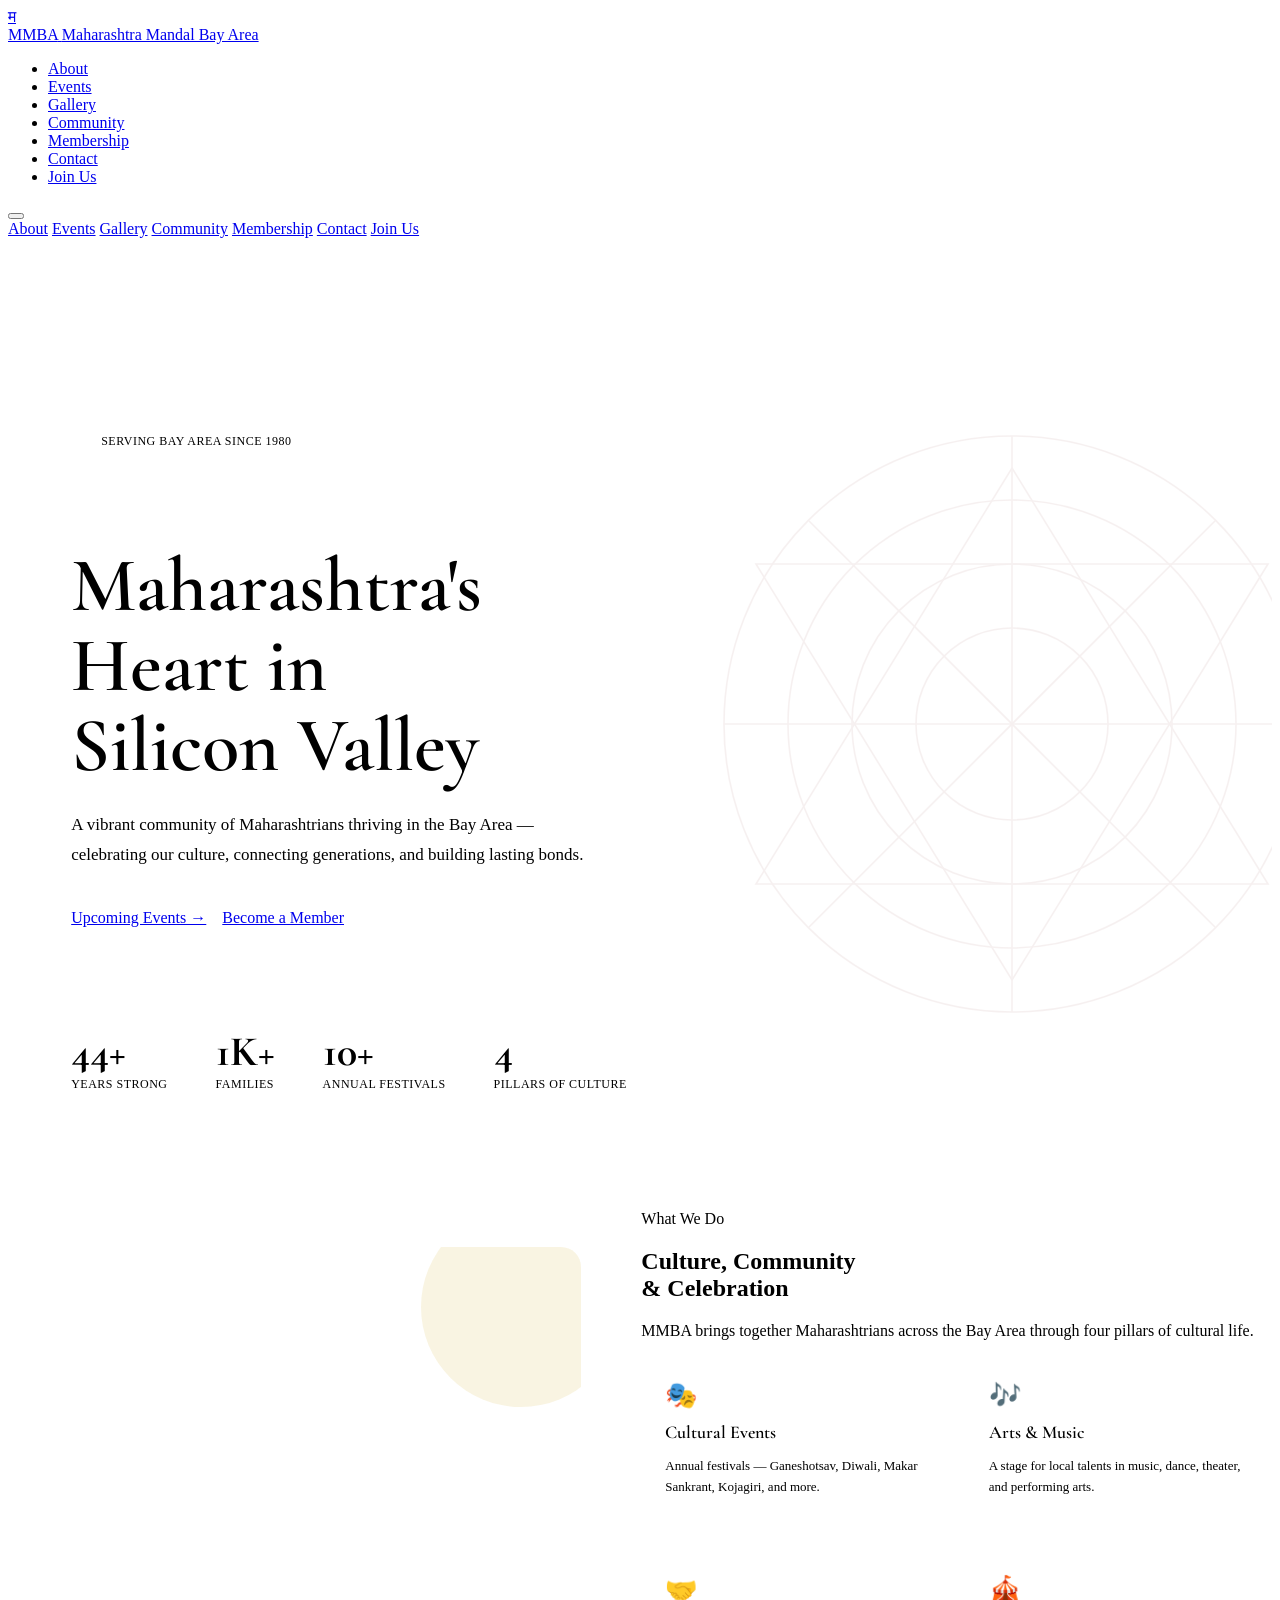
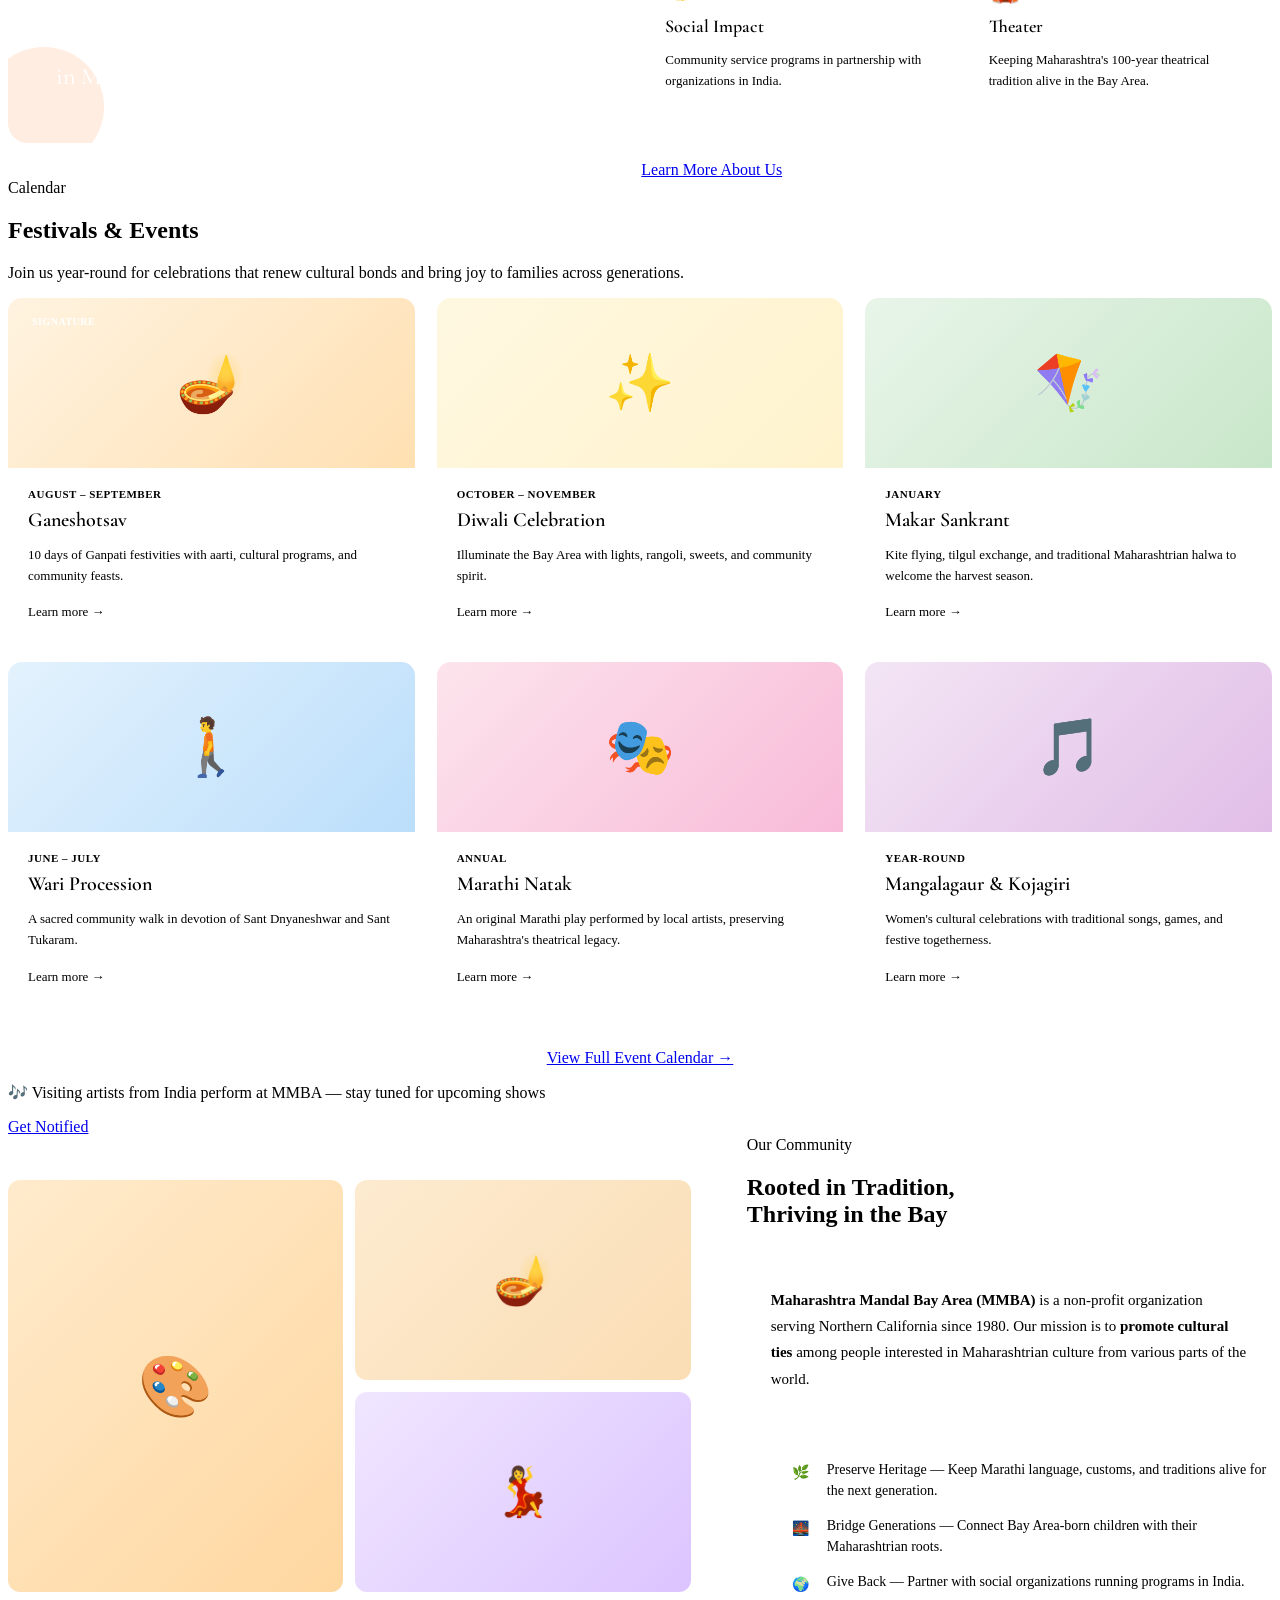
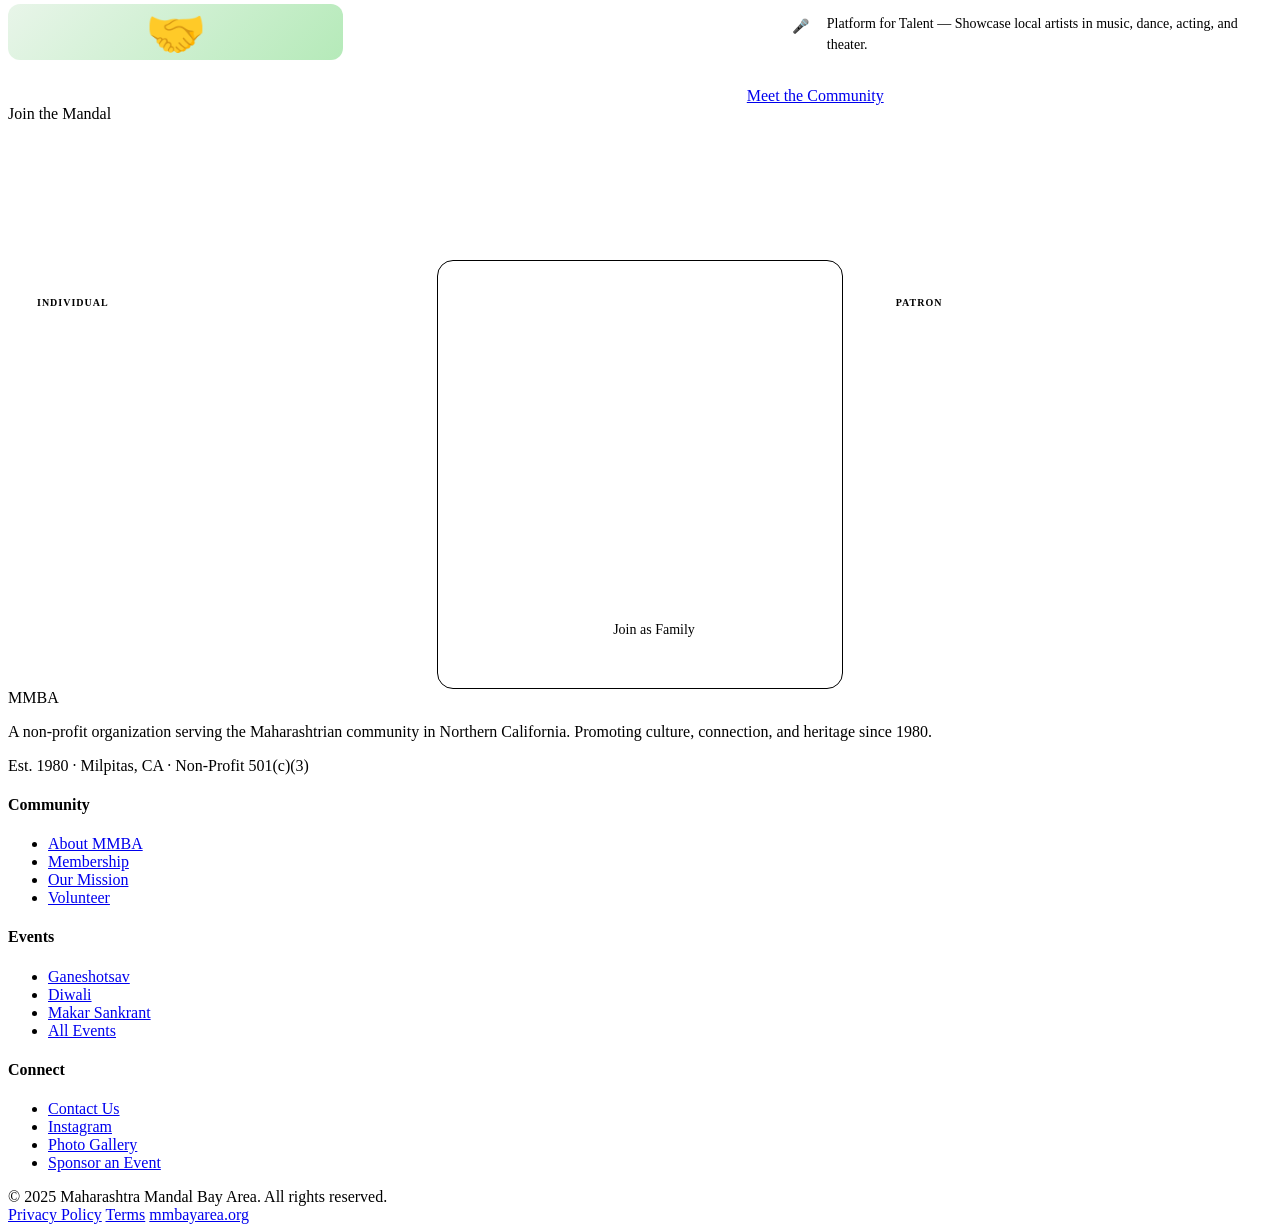
==== index.html @ dfc958f0 "Add files via upload" ====
<!DOCTYPE html>
<html lang="en">
<head>
<meta charset="UTF-8">
<meta name="viewport" content="width=device-width, initial-scale=1.0">
<title>MMBA – Maharashtra Mandal Bay Area</title>
<meta name="description" content="Maharashtra Mandal Bay Area (MMBA) – A vibrant Maharashtrian community thriving in Silicon Valley since 1980. Cultural events, festivals, arts, and community.">
<link rel="preconnect" href="https://fonts.googleapis.com">
<link href="https://fonts.googleapis.com/css2?family=Cormorant+Garamond:wght@400;500;600;700&family=DM+Sans:wght@300;400;500;600&display=swap" rel="stylesheet">
<link rel="stylesheet" href="css/global.css">
<style>
/* ── HOME-SPECIFIC STYLES ── */
#hero {
  min-height: 100vh;
  display: flex; align-items: center;
  padding: 72px 5% 0;
  position: relative; overflow: hidden;
}
.hero-bg-motif {
  position: absolute; right: -60px; top: 50%;
  transform: translateY(-50%);
  width: 640px; height: 640px;
  opacity: 0.06; pointer-events: none;
}
.hero-badge {
  display: inline-flex; align-items: center; gap: 8px;
  background: var(--bg2); border: 1px solid var(--border);
  border-radius: 100px; padding: 6px 16px;
  font-size: 12px; font-weight: 500; color: var(--muted);
  letter-spacing: 0.5px; text-transform: uppercase;
  margin-bottom: 28px;
}
.hero-badge .dot { width: 6px; height: 6px; background: var(--kesari); border-radius: 50%; }
.hero-title {
  font-family: 'Cormorant Garamond', serif;
  font-size: clamp(44px, 6vw, 80px);
  font-weight: 600; line-height: 1.04;
  color: var(--text); margin-bottom: 24px;
}
.hero-title .accent { color: var(--maroon); }
.hero-title .highlight { color: var(--kesari); }
.hero-sub {
  font-size: 17px; color: var(--muted);
  max-width: 520px; margin-bottom: 40px; line-height: 1.75;
}
.hero-ctas { display: flex; gap: 16px; flex-wrap: wrap; }
.hero-stats {
  display: flex; gap: 48px;
  margin-top: 64px; padding-top: 40px;
  border-top: 1px solid var(--border);
}
.stat-item .number {
  font-family: 'Cormorant Garamond', serif;
  font-size: 42px; font-weight: 700;
  color: var(--maroon); line-height: 1;
}
.stat-item .label {
  font-size: 12px; color: var(--muted);
  margin-top: 4px; text-transform: uppercase; letter-spacing: 0.5px;
}

/* ── ABOUT ── */
#about { background: var(--white); }
.about-grid { display: grid; grid-template-columns: 1fr 1.1fr; gap: 60px; align-items: center; }
.about-card-main {
  background: var(--maroon); border-radius: 20px; padding: 48px;
  color: white; min-height: 400px;
  display: flex; flex-direction: column; justify-content: space-between;
  position: relative; overflow: hidden;
}
.about-card-main::before {
  content: ''; position: absolute; top: -40px; right: -40px;
  width: 200px; height: 200px;
  background: rgba(212,175,55,0.14); border-radius: 50%;
}
.about-card-main::after {
  content: ''; position: absolute; bottom: -24px; left: -24px;
  width: 120px; height: 120px;
  background: rgba(255,106,19,0.12); border-radius: 50%;
}
.about-since { font-size: 12px; opacity: 0.65; letter-spacing: 1px; text-transform: uppercase; }
.about-quote {
  font-family: 'Cormorant Garamond', serif;
  font-size: 24px; line-height: 1.5;
  position: relative; z-index: 1;
}
.about-quote::before {
  content: '"'; font-size: 80px; color: var(--gold);
  opacity: 0.35; line-height: 0;
  vertical-align: -28px; margin-right: -6px;
}
.about-yr {
  font-family: 'Cormorant Garamond', serif;
  font-size: 88px; font-weight: 700;
  color: var(--gold); opacity: 0.2;
  position: absolute; bottom: 20px; right: 28px;
  line-height: 1; z-index: 0;
}
.pillars { display: grid; grid-template-columns: 1fr 1fr; gap: 16px; }
.pillar-card {
  background: var(--bg); border: 1px solid var(--border);
  border-radius: 12px; padding: 24px;
  transition: border-color 0.2s, box-shadow 0.2s, transform 0.2s; cursor: default;
}
.pillar-card:hover {
  border-color: var(--kesari);
  box-shadow: 0 4px 20px rgba(255,106,19,0.1);
  transform: translateY(-3px);
}
.pillar-icon { font-size: 26px; margin-bottom: 10px; display: block; }
.pillar-title {
  font-family: 'Cormorant Garamond', serif;
  font-size: 18px; font-weight: 600;
  color: var(--maroon); margin-bottom: 6px;
}
.pillar-desc { font-size: 13px; color: var(--muted); line-height: 1.6; }

/* ── EVENTS PREVIEW ── */
#events-preview { background: var(--bg2); }
.events-grid { display: grid; grid-template-columns: repeat(3, 1fr); gap: 22px; }
.event-card { background: var(--white); border-radius: 14px; overflow: hidden; border: 1px solid var(--border); transition: transform 0.2s, box-shadow 0.2s; }
.event-card:hover { transform: translateY(-4px); box-shadow: 0 12px 40px rgba(0,0,0,0.1); }
.event-thumb {
  height: 170px; display: flex; align-items: center; justify-content: center;
  font-size: 56px; position: relative;
}
.event-thumb.c1 { background: linear-gradient(135deg,#FFF3E0,#FFE0B2); }
.event-thumb.c2 { background: linear-gradient(135deg,#FFF8E1,#FFF3CD); }
.event-thumb.c3 { background: linear-gradient(135deg,#E8F5E9,#C8E6C9); }
.event-thumb.c4 { background: linear-gradient(135deg,#E3F2FD,#BBDEFB); }
.event-thumb.c5 { background: linear-gradient(135deg,#FCE4EC,#F8BBD9); }
.event-thumb.c6 { background: linear-gradient(135deg,#F3E5F5,#E1BEE7); }
.event-tag {
  position: absolute; top: 14px; left: 14px;
  background: var(--kesari); color: white;
  font-size: 10px; font-weight: 600;
  padding: 4px 10px; border-radius: 100px;
  letter-spacing: 0.5px; text-transform: uppercase;
}
.event-body { padding: 20px; }
.event-date { font-size: 11px; font-weight: 600; color: var(--blue); letter-spacing: 0.5px; text-transform: uppercase; margin-bottom: 8px; }
.event-name { font-family: 'Cormorant Garamond', serif; font-size: 20px; font-weight: 600; color: var(--text); margin-bottom: 8px; }
.event-desc { font-size: 13px; color: var(--muted); line-height: 1.6; margin-bottom: 16px; }
.event-link { color: var(--blue); font-size: 13px; font-weight: 500; text-decoration: none; display: inline-flex; align-items: center; gap: 4px; transition: gap 0.2s; }
.event-link:hover { gap: 8px; }

/* ── COMMUNITY STRIP ── */
#community-strip { background: var(--white); }
.community-grid { display: grid; grid-template-columns: 1.3fr 1fr; gap: 56px; align-items: center; }
.gallery-mosaic { display: grid; grid-template-columns: 1fr 1fr; grid-template-rows: 200px 200px; gap: 12px; }
.g-cell { border-radius: 12px; display: flex; align-items: center; justify-content: center; font-size: 48px; position: relative; overflow: hidden; cursor: pointer; }
.g-cell.tall { grid-row: span 2; font-size: 60px; }
.g1 { background: linear-gradient(135deg,#FFEBCC,#FFD7A0); }
.g2 { background: linear-gradient(135deg,#FDEBD0,#FADDB4); }
.g3 { background: linear-gradient(135deg,#F0E6FF,#DCC4FF); }
.g4 { background: linear-gradient(135deg,#E8F5E9,#B5EAB9); }
.g-overlay {
  position: absolute; inset: 0;
  background: rgba(122,30,30,0.1);
  display: flex; align-items: flex-end; padding: 14px;
  opacity: 0; transition: opacity 0.2s;
}
.g-cell:hover .g-overlay { opacity: 1; }
.g-overlay span { font-size: 12px; font-weight: 600; color: white; text-shadow: 0 1px 4px rgba(0,0,0,0.5); letter-spacing: 0.4px; }
.mission-block {
  background: var(--bg2); border-left: 4px solid var(--maroon);
  border-radius: 0 12px 12px 0; padding: 24px; margin-bottom: 28px;
}
.mission-block p { font-size: 15px; color: var(--muted); line-height: 1.75; }
.mission-block strong { color: var(--maroon); font-weight: 600; }
.values-list { list-style: none; display: flex; flex-direction: column; gap: 14px; }
.values-list li { display: flex; align-items: flex-start; gap: 12px; font-size: 14px; color: var(--muted); line-height: 1.5; }
.v-icon { width: 28px; height: 28px; min-width: 28px; background: var(--bg2); border-radius: 6px; display: flex; align-items: center; justify-content: center; font-size: 14px; }
.values-list li strong { color: var(--text); font-weight: 500; }

/* ── MEMBERSHIP SECTION ── */
#membership-cta {
  background: var(--maroon);
  position: relative; overflow: hidden;
}
#membership-cta::before {
  content: ''; position: absolute; inset: 0;
  background-image: url("data:image/svg+xml,%3Csvg width='80' height='80' viewBox='0 0 80 80' xmlns='http://www.w3.org/2000/svg'%3E%3Cg fill='%23FFFFFF' fill-opacity='0.03'%3E%3Ccircle cx='40' cy='40' r='5'/%3E%3Cpath d='M40 5 L46 18 L40 14 L34 18Z'/%3E%3Cpath d='M40 75 L46 62 L40 66 L34 62Z'/%3E%3C/g%3E%3C/svg%3E");
}
#membership-cta .section-label { color: var(--gold); }
#membership-cta .section-title { color: white; }
#membership-cta .section-sub { color: rgba(255,255,255,0.65); }
.mem-grid { display: grid; grid-template-columns: repeat(3,1fr); gap: 24px; margin-top: 52px; }
.mem-card {
  background: rgba(255,255,255,0.07);
  border: 1px solid rgba(255,255,255,0.13);
  border-radius: 16px; padding: 36px 28px;
  transition: background 0.2s, transform 0.2s;
  position: relative; z-index: 1;
}
.mem-card:hover { background: rgba(255,255,255,0.11); transform: translateY(-4px); }
.mem-card.featured { background: var(--kesari); border-color: var(--kesari); }
.mem-card.featured:hover { background: #e55c0a; }
.mem-badge-label { font-size: 10px; font-weight: 600; color: var(--gold); text-transform: uppercase; letter-spacing: 1px; margin-bottom: 12px; display: block; }
.mem-card.featured .mem-badge-label { color: rgba(255,255,255,0.8); }
.mem-name { font-family: 'Cormorant Garamond', serif; font-size: 26px; font-weight: 600; color: white; margin-bottom: 8px; }
.mem-price { font-size: 36px; font-weight: 600; color: white; line-height: 1; margin-bottom: 4px; }
.mem-price span { font-size: 16px; font-weight: 400; opacity: 0.7; }
.mem-period { font-size: 13px; color: rgba(255,255,255,0.5); margin-bottom: 28px; }
.mem-feats { list-style: none; display: flex; flex-direction: column; gap: 12px; margin-bottom: 32px; }
.mem-feats li { font-size: 14px; color: rgba(255,255,255,0.8); display: flex; align-items: center; gap: 10px; }
.mem-feats li::before { content: '✓'; color: var(--gold); font-weight: 700; }
.mem-card.featured .mem-feats li::before { color: white; }
.btn-mem {
  width: 100%; padding: 13px; border-radius: 8px;
  font-size: 14px; font-weight: 500; text-align: center;
  text-decoration: none; display: block;
  border: 1.5px solid rgba(255,255,255,0.3); color: white;
  background: transparent; cursor: pointer; transition: background 0.2s;
  font-family: inherit;
}
.btn-mem:hover { background: rgba(255,255,255,0.1); }
.mem-card.featured .btn-mem { background: white; color: var(--kesari); border-color: white; }
.mem-card.featured .btn-mem:hover { background: rgba(255,255,255,0.9); }

@media (max-width: 900px) {
  .events-grid { grid-template-columns: 1fr 1fr; }
  .mem-grid { grid-template-columns: 1fr; max-width: 420px; margin-inline: auto; }
}
@media (max-width: 768px) {
  .about-grid, .community-grid { grid-template-columns: 1fr; }
  .events-grid { grid-template-columns: 1fr; }
  .hero-stats { gap: 28px; flex-wrap: wrap; }
  .pillars { grid-template-columns: 1fr; }
  .hero-bg-motif { display: none; }
}
</style>
</head>
<body>

<!-- NAV -->
<nav id="navbar">
  <a href="index.html" class="nav-logo">
    <div class="logo-emblem"><span>म</span></div>
    <div class="logo-text">
      <span class="name">MMBA</span>
      <span class="tagline">Maharashtra Mandal Bay Area</span>
    </div>
  </a>
  <ul class="nav-links">
    <li><a href="about.html">About</a></li>
    <li><a href="events.html">Events</a></li>
    <li><a href="gallery.html">Gallery</a></li>
    <li><a href="community.html">Community</a></li>
    <li><a href="membership.html">Membership</a></li>
    <li><a href="contact.html">Contact</a></li>
    <li><a href="membership.html" class="btn-nav-join">Join Us</a></li>
  </ul>
  <button class="nav-hamburger" id="hamburger" aria-label="Menu">
    <span></span><span></span><span></span>
  </button>
</nav>
<nav class="mobile-menu" id="mobile-menu">
  <a href="about.html">About</a>
  <a href="events.html">Events</a>
  <a href="gallery.html">Gallery</a>
  <a href="community.html">Community</a>
  <a href="membership.html">Membership</a>
  <a href="contact.html">Contact</a>
  <a href="membership.html" class="btn-nav-join">Join Us</a>
</nav>

<!-- HERO -->
<section id="hero" class="motif-bg">
  <div class="accent-line"></div>
  <svg class="hero-bg-motif" viewBox="0 0 400 400" xmlns="http://www.w3.org/2000/svg">
    <g fill="none" stroke="#7A1E1E" stroke-width="1">
      <circle cx="200" cy="200" r="180"/><circle cx="200" cy="200" r="140"/>
      <circle cx="200" cy="200" r="100"/><circle cx="200" cy="200" r="60"/>
      <line x1="200" y1="20" x2="200" y2="380"/><line x1="20" y1="200" x2="380" y2="200"/>
      <line x1="73" y1="73" x2="327" y2="327"/><line x1="327" y1="73" x2="73" y2="327"/>
      <polygon points="200,40 360,300 40,300"/><polygon points="200,360 360,100 40,100"/>
    </g>
  </svg>
  <div class="hero-content anim-hero">
    <div class="hero-badge"><span class="dot"></span>Serving Bay Area Since 1980</div>
    <h1 class="hero-title">
      Maharashtra's<br>
      <span class="accent">Heart</span> in<br>
      <span class="highlight">Silicon Valley</span>
    </h1>
    <p class="hero-sub">A vibrant community of Maharashtrians thriving in the Bay Area — celebrating our culture, connecting generations, and building lasting bonds.</p>
    <div class="hero-ctas">
      <a href="events.html" class="btn-primary">Upcoming Events →</a>
      <a href="membership.html" class="btn-secondary">Become a Member</a>
    </div>
    <div class="hero-stats anim-hero-delay">
      <div class="stat-item"><div class="number">44+</div><div class="label">Years Strong</div></div>
      <div class="stat-item"><div class="number">1K+</div><div class="label">Families</div></div>
      <div class="stat-item"><div class="number">10+</div><div class="label">Annual Festivals</div></div>
      <div class="stat-item"><div class="number">4</div><div class="label">Pillars of Culture</div></div>
    </div>
  </div>
</section>

<!-- ABOUT PREVIEW -->
<section id="about">
  <div class="about-grid">
    <div class="about-card-main fade-in">
      <div class="about-since">Est. 1980 · Northern California</div>
      <div class="about-quote">Promoting cultural ties among people interested in Maharashtrian culture from around the world.</div>
      <div class="about-yr">1980</div>
    </div>
    <div>
      <div class="section-head fade-in">
        <span class="section-label">What We Do</span>
        <h2 class="section-title">Culture, Community<br>& Celebration</h2>
        <p class="section-sub">MMBA brings together Maharashtrians across the Bay Area through four pillars of cultural life.</p>
      </div>
      <div class="pillars">
        <div class="pillar-card fade-in"><span class="pillar-icon">🎭</span><div class="pillar-title">Cultural Events</div><p class="pillar-desc">Annual festivals — Ganeshotsav, Diwali, Makar Sankrant, Kojagiri, and more.</p></div>
        <div class="pillar-card fade-in"><span class="pillar-icon">🎶</span><div class="pillar-title">Arts & Music</div><p class="pillar-desc">A stage for local talents in music, dance, theater, and performing arts.</p></div>
        <div class="pillar-card fade-in"><span class="pillar-icon">🤝</span><div class="pillar-title">Social Impact</div><p class="pillar-desc">Community service programs in partnership with organizations in India.</p></div>
        <div class="pillar-card fade-in"><span class="pillar-icon">🎪</span><div class="pillar-title">Theater</div><p class="pillar-desc">Keeping Maharashtra's 100-year theatrical tradition alive in the Bay Area.</p></div>
      </div>
      <div style="margin-top:32px" class="fade-in"><a href="about.html" class="btn-secondary">Learn More About Us</a></div>
    </div>
  </div>
</section>

<!-- EVENTS PREVIEW -->
<section id="events-preview">
  <div class="section-head fade-in">
    <span class="section-label">Calendar</span>
    <h2 class="section-title">Festivals & Events</h2>
    <p class="section-sub">Join us year-round for celebrations that renew cultural bonds and bring joy to families across generations.</p>
  </div>
  <div class="events-grid">
    <div class="event-card fade-in" data-category="cultural">
      <div class="event-thumb c1">🪔<span class="event-tag">Signature</span></div>
      <div class="event-body">
        <div class="event-date">August – September</div>
        <div class="event-name">Ganeshotsav</div>
        <p class="event-desc">10 days of Ganpati festivities with aarti, cultural programs, and community feasts.</p>
        <a href="events.html" class="event-link">Learn more →</a>
      </div>
    </div>
    <div class="event-card fade-in" data-category="cultural">
      <div class="event-thumb c2">✨</div>
      <div class="event-body">
        <div class="event-date">October – November</div>
        <div class="event-name">Diwali Celebration</div>
        <p class="event-desc">Illuminate the Bay Area with lights, rangoli, sweets, and community spirit.</p>
        <a href="events.html" class="event-link">Learn more →</a>
      </div>
    </div>
    <div class="event-card fade-in" data-category="cultural">
      <div class="event-thumb c3">🪁</div>
      <div class="event-body">
        <div class="event-date">January</div>
        <div class="event-name">Makar Sankrant</div>
        <p class="event-desc">Kite flying, tilgul exchange, and traditional Maharashtrian halwa to welcome the harvest season.</p>
        <a href="events.html" class="event-link">Learn more →</a>
      </div>
    </div>
    <div class="event-card fade-in" data-category="cultural">
      <div class="event-thumb c4">🚶</div>
      <div class="event-body">
        <div class="event-date">June – July</div>
        <div class="event-name">Wari Procession</div>
        <p class="event-desc">A sacred community walk in devotion of Sant Dnyaneshwar and Sant Tukaram.</p>
        <a href="events.html" class="event-link">Learn more →</a>
      </div>
    </div>
    <div class="event-card fade-in" data-category="arts">
      <div class="event-thumb c5">🎭</div>
      <div class="event-body">
        <div class="event-date">Annual</div>
        <div class="event-name">Marathi Natak</div>
        <p class="event-desc">An original Marathi play performed by local artists, preserving Maharashtra's theatrical legacy.</p>
        <a href="events.html" class="event-link">Learn more →</a>
      </div>
    </div>
    <div class="event-card fade-in" data-category="cultural">
      <div class="event-thumb c6">🎵</div>
      <div class="event-body">
        <div class="event-date">Year-round</div>
        <div class="event-name">Mangalagaur & Kojagiri</div>
        <p class="event-desc">Women's cultural celebrations with traditional songs, games, and festive togetherness.</p>
        <a href="events.html" class="event-link">Learn more →</a>
      </div>
    </div>
  </div>
  <div style="text-align:center;margin-top:44px" class="fade-in">
    <a href="events.html" class="btn-primary">View Full Event Calendar →</a>
  </div>
</section>

<!-- GOLD BANNER -->
<div class="gold-banner">
  <p>🎶 Visiting artists from India perform at MMBA — stay tuned for upcoming shows</p>
  <a href="contact.html">Get Notified</a>
</div>

<!-- COMMUNITY STRIP -->
<section id="community-strip">
  <div class="community-grid">
    <div class="gallery-mosaic fade-in">
      <div class="g-cell tall g1" data-lightbox data-caption="Cultural Performances"><span class="g-emoji">🎨</span><div class="g-overlay"><span>Cultural Performances</span></div></div>
      <div class="g-cell g2" data-lightbox data-caption="Diwali Celebrations"><span class="g-emoji">🪔</span><div class="g-overlay"><span>Diwali Celebrations</span></div></div>
      <div class="g-cell g3" data-lightbox data-caption="Dance & Arts"><span class="g-emoji">💃</span><div class="g-overlay"><span>Dance & Arts</span></div></div>
      <div class="g-cell g4" data-lightbox data-caption="Community Bonds"><span class="g-emoji">🤝</span><div class="g-overlay"><span>Community Bonds</span></div></div>
    </div>
    <div class="fade-in">
      <div class="section-head">
        <span class="section-label">Our Community</span>
        <h2 class="section-title">Rooted in Tradition,<br>Thriving in the Bay</h2>
      </div>
      <div class="mission-block">
        <p><strong>Maharashtra Mandal Bay Area (MMBA)</strong> is a non-profit organization serving Northern California since 1980. Our mission is to <strong>promote cultural ties</strong> among people interested in Maharashtrian culture from various parts of the world.</p>
      </div>
      <ul class="values-list">
        <li><span class="v-icon">🌿</span><span><strong>Preserve Heritage</strong> — Keep Marathi language, customs, and traditions alive for the next generation.</span></li>
        <li><span class="v-icon">🌉</span><span><strong>Bridge Generations</strong> — Connect Bay Area-born children with their Maharashtrian roots.</span></li>
        <li><span class="v-icon">🌍</span><span><strong>Give Back</strong> — Partner with social organizations running programs in India.</span></li>
        <li><span class="v-icon">🎤</span><span><strong>Platform for Talent</strong> — Showcase local artists in music, dance, acting, and theater.</span></li>
      </ul>
      <div style="margin-top:32px"><a href="community.html" class="btn-secondary">Meet the Community</a></div>
    </div>
  </div>
</section>

<!-- MEMBERSHIP CTA -->
<section id="membership-cta">
  <div class="section-head fade-in" style="position:relative;z-index:1">
    <span class="section-label">Join the Mandal</span>
    <h2 class="section-title">Membership Plans</h2>
    <p class="section-sub">Be part of a thriving community. Your membership sustains cultural programs, festivals, and community welfare initiatives.</p>
  </div>
  <div class="mem-grid">
    <div class="mem-card fade-in">
      <span class="mem-badge-label">Individual</span>
      <div class="mem-name">Sadasya</div>
      <div class="mem-price">$40 <span>/ year</span></div>
      <div class="mem-period">Annual Membership</div>
      <ul class="mem-feats">
        <li>Event invitations & discounts</li>
        <li>Marathi newsletter</li>
        <li>Community directory access</li>
        <li>Voting rights at AGM</li>
      </ul>
      <a href="membership.html" class="btn-mem">Get Started</a>
    </div>
    <div class="mem-card featured fade-in">
      <span class="mem-badge-label">Most Popular</span>
      <div class="mem-name">Kutumb</div>
      <div class="mem-price">$75 <span>/ year</span></div>
      <div class="mem-period">Family Membership</div>
      <ul class="mem-feats">
        <li>All Sadasya benefits</li>
        <li>Full family included</li>
        <li>Priority event seating</li>
        <li>Children's cultural programs</li>
        <li>Discounted performing arts tickets</li>
      </ul>
      <a href="membership.html" class="btn-mem">Join as Family</a>
    </div>
    <div class="mem-card fade-in">
      <span class="mem-badge-label">Patron</span>
      <div class="mem-name">Pratishtha</div>
      <div class="mem-price">$200 <span>/ year</span></div>
      <div class="mem-period">Patron Membership</div>
      <ul class="mem-feats">
        <li>All Kutumb benefits</li>
        <li>Patron recognition at events</li>
        <li>Exclusive patron gatherings</li>
        <li>Complimentary event tickets</li>
      </ul>
      <a href="membership.html" class="btn-mem">Become a Patron</a>
    </div>
  </div>
</section>

<!-- FOOTER -->
<footer>
  <div class="footer-grid">
    <div class="footer-brand">
      <div class="logo-mark">MM<span>BA</span></div>
      <p>A non-profit organization serving the Maharashtrian community in Northern California. Promoting culture, connection, and heritage since 1980.</p>
      <div class="est">Est. 1980 · Milpitas, CA · Non-Profit 501(c)(3)</div>
    </div>
    <div class="footer-col">
      <h4>Community</h4>
      <ul>
        <li><a href="about.html">About MMBA</a></li>
        <li><a href="membership.html">Membership</a></li>
        <li><a href="community.html">Our Mission</a></li>
        <li><a href="contact.html">Volunteer</a></li>
      </ul>
    </div>
    <div class="footer-col">
      <h4>Events</h4>
      <ul>
        <li><a href="events.html">Ganeshotsav</a></li>
        <li><a href="events.html">Diwali</a></li>
        <li><a href="events.html">Makar Sankrant</a></li>
        <li><a href="events.html">All Events</a></li>
      </ul>
    </div>
    <div class="footer-col">
      <h4>Connect</h4>
      <ul>
        <li><a href="contact.html">Contact Us</a></li>
        <li><a href="https://instagram.com/mmbayarea" target="_blank">Instagram</a></li>
        <li><a href="gallery.html">Photo Gallery</a></li>
        <li><a href="contact.html">Sponsor an Event</a></li>
      </ul>
    </div>
  </div>
  <div class="footer-bottom">
    <span>© 2025 Maharashtra Mandal Bay Area. All rights reserved.</span>
    <div class="footer-links">
      <a href="#">Privacy Policy</a>
      <a href="#">Terms</a>
      <a href="https://mmbayarea.org" target="_blank">mmbayarea.org</a>
    </div>
  </div>
</footer>

<script src="js/main.js"></script>
</body>
</html>
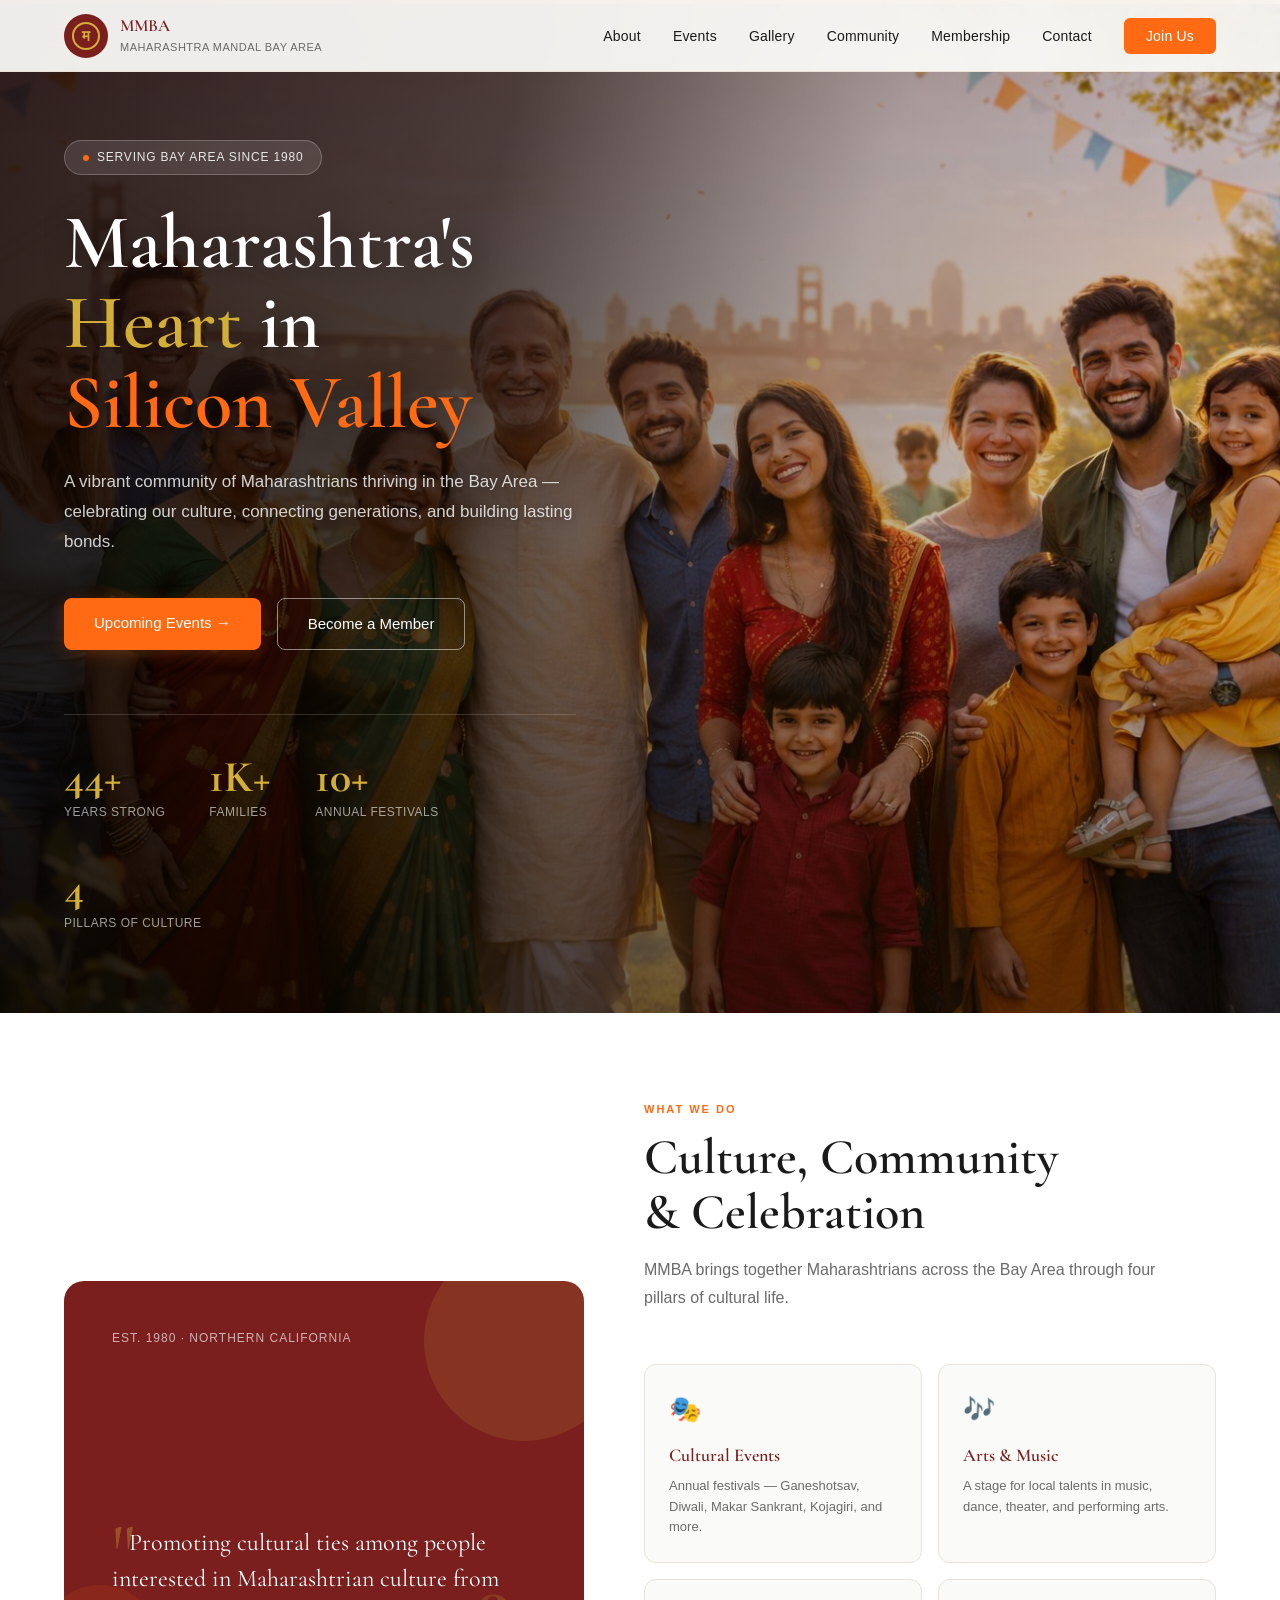
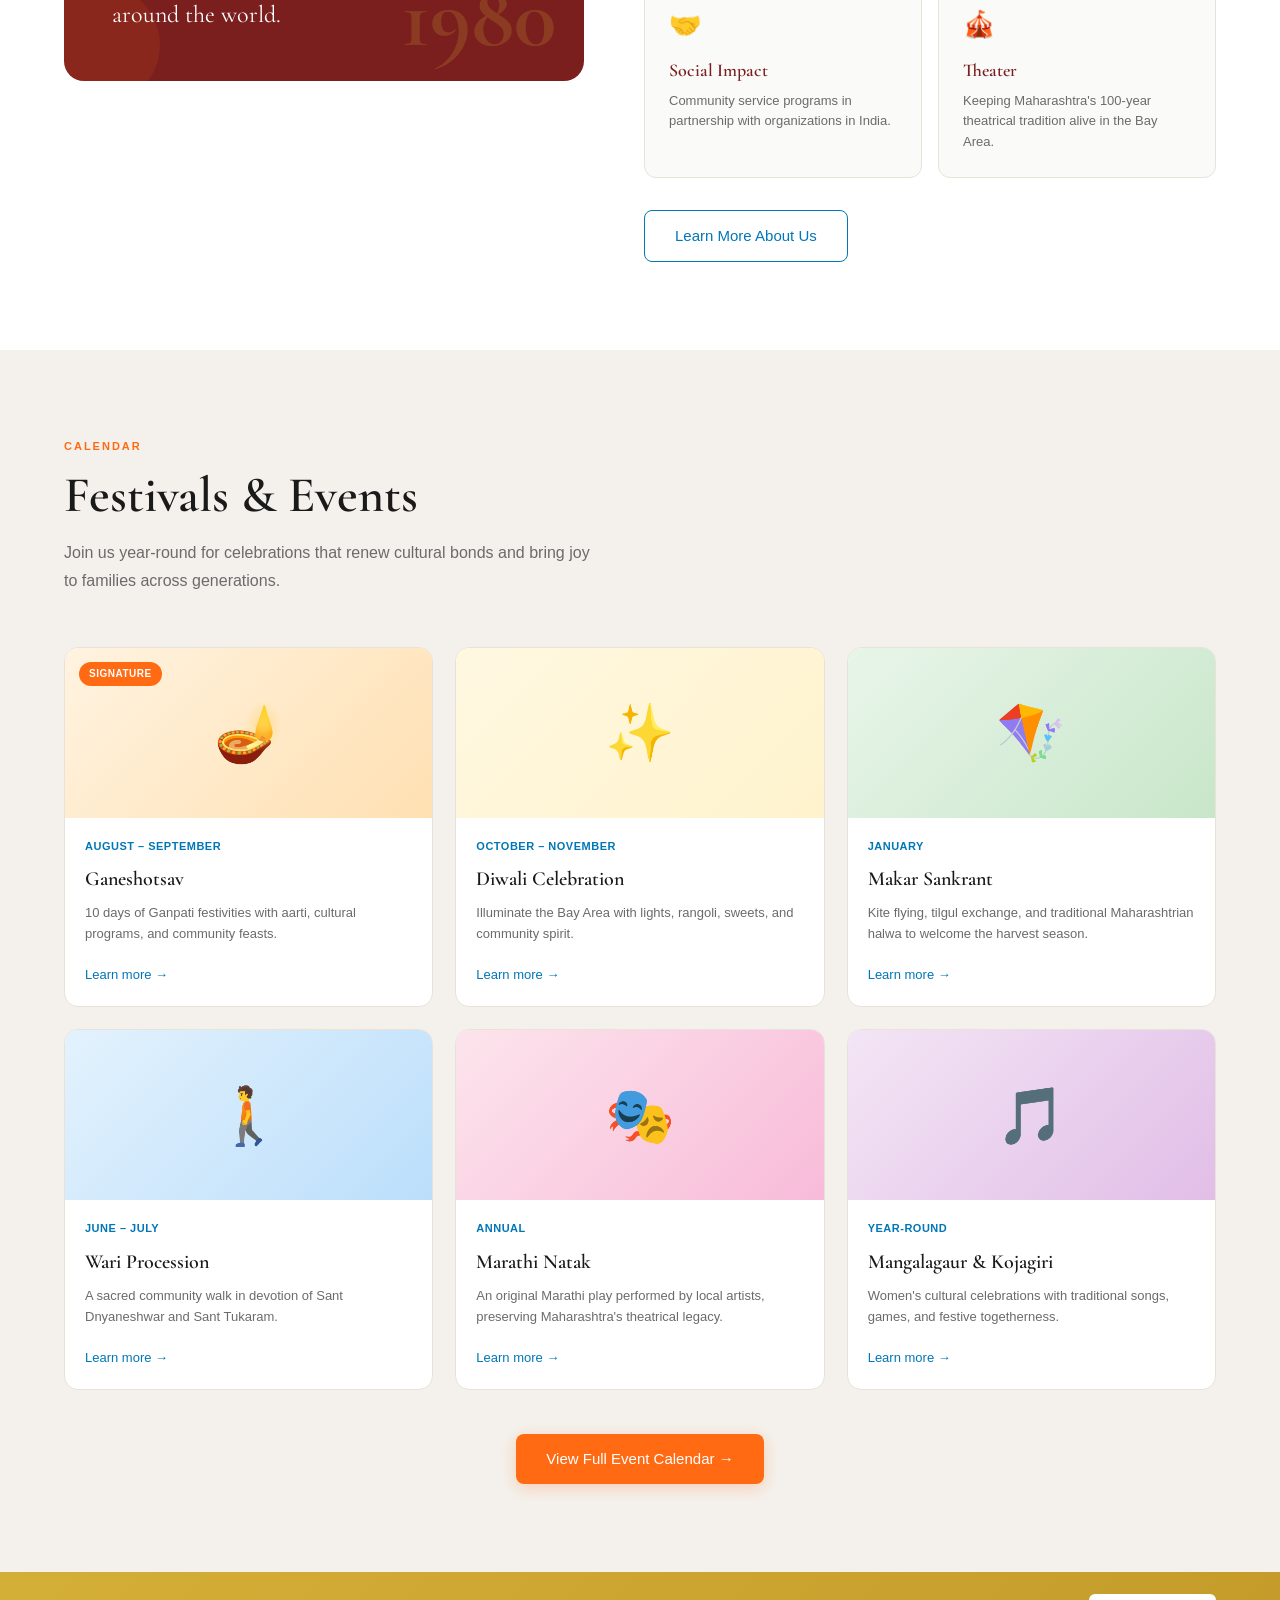
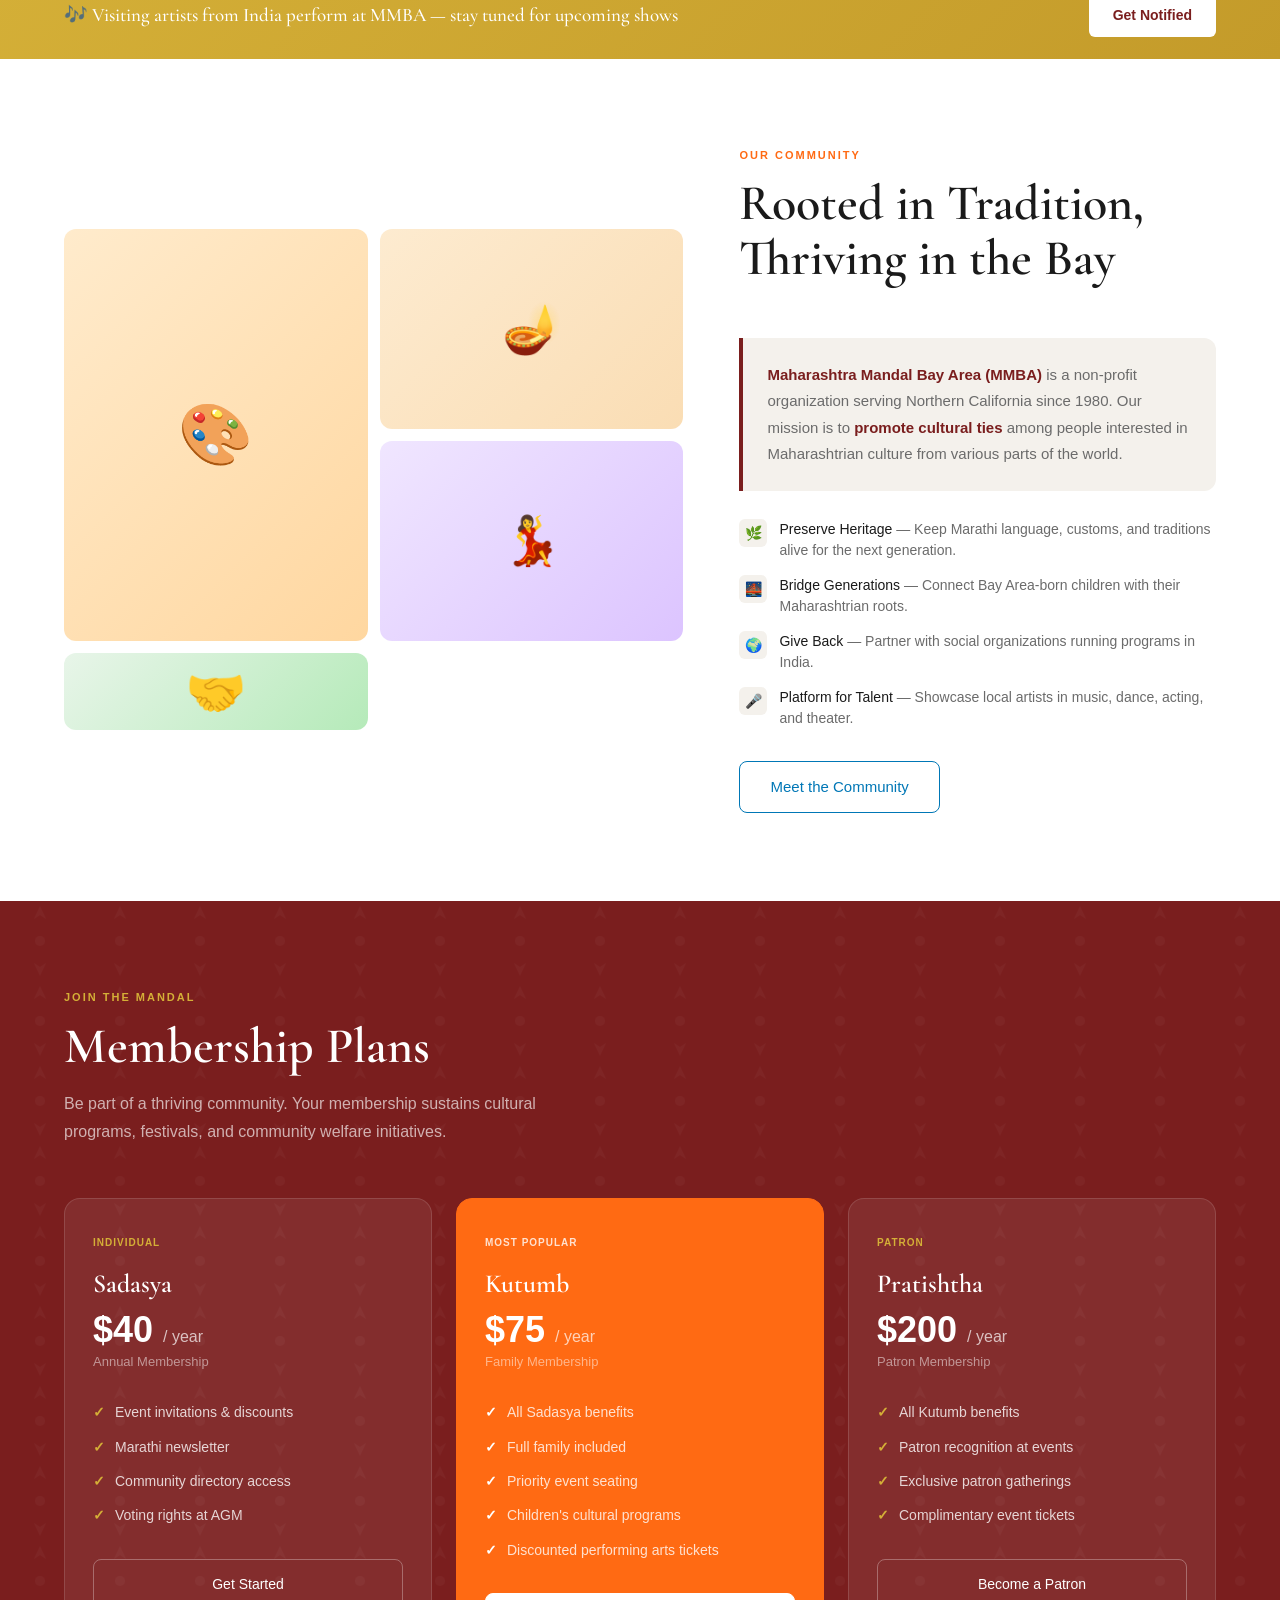
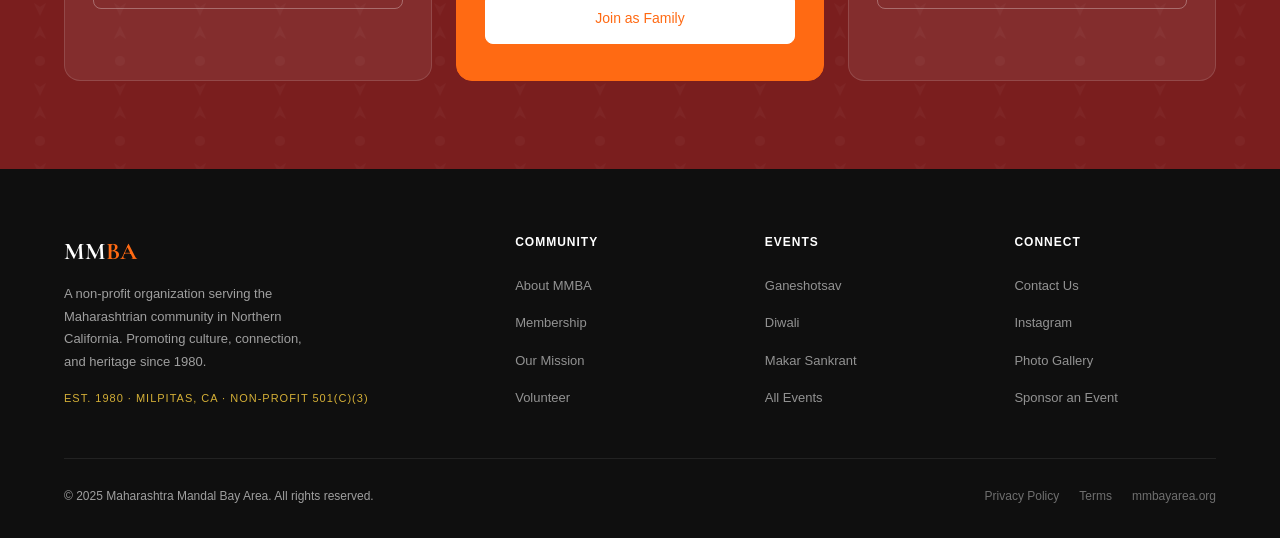
==== commit b1347db7: "Add files via upload" ====
--- a/index.html
+++ b/index.html
@@ -13,49 +13,75 @@
 #hero {
   min-height: 100vh;
   display: flex; align-items: center;
-  padding: 72px 5% 0;
-  position: relative; overflow: hidden;
-}
-.hero-bg-motif {
-  position: absolute; right: -60px; top: 50%;
-  transform: translateY(-50%);
-  width: 640px; height: 640px;
-  opacity: 0.06; pointer-events: none;
+  padding: 0; position: relative; overflow: hidden;
+}
+/* Full-bleed photo background */
+.hero-photo {
+  position: absolute; inset: 0; z-index: 0;
+  background: url('images/hero-community.png') center center / cover no-repeat;
+}
+/* Gradient overlay: dark left → transparent right */
+.hero-photo::before {
+  content: ''; position: absolute; inset: 0;
+  background: linear-gradient(
+    105deg,
+    rgba(8,3,1,0.88) 0%,
+    rgba(8,3,1,0.75) 35%,
+    rgba(8,3,1,0.30) 60%,
+    rgba(8,3,1,0.05) 100%
+  );
+}
+/* Subtle brand-warm tint + bottom vignette */
+.hero-photo::after {
+  content: ''; position: absolute; inset: 0;
+  background: linear-gradient(
+    180deg,
+    rgba(122,30,30,0.16) 0%,
+    rgba(0,0,0,0.0) 55%,
+    rgba(0,0,0,0.40) 100%
+  );
+}
+.hero-content {
+  position: relative; z-index: 2;
+  padding: 140px 5% 80px; max-width: 640px;
+  animation: fadeUp 0.9s ease both;
 }
 .hero-badge {
   display: inline-flex; align-items: center; gap: 8px;
-  background: var(--bg2); border: 1px solid var(--border);
-  border-radius: 100px; padding: 6px 16px;
-  font-size: 12px; font-weight: 500; color: var(--muted);
-  letter-spacing: 0.5px; text-transform: uppercase;
-  margin-bottom: 28px;
-}
-.hero-badge .dot { width: 6px; height: 6px; background: var(--kesari); border-radius: 50%; }
+  background: rgba(255,255,255,0.11); border: 1px solid rgba(255,255,255,0.22);
+  backdrop-filter: blur(10px); -webkit-backdrop-filter: blur(10px);
+  border-radius: 100px; padding: 7px 18px;
+  font-size: 12px; font-weight: 500; color: rgba(255,255,255,0.88);
+  letter-spacing: 0.8px; text-transform: uppercase; margin-bottom: 28px;
+}
+.hero-badge .dot { width: 6px; height: 6px; background: var(--kesari); border-radius: 50%; flex-shrink: 0; }
 .hero-title {
   font-family: 'Cormorant Garamond', serif;
-  font-size: clamp(44px, 6vw, 80px);
-  font-weight: 600; line-height: 1.04;
-  color: var(--text); margin-bottom: 24px;
-}
-.hero-title .accent { color: var(--maroon); }
+  font-size: clamp(46px, 6vw, 86px);
+  font-weight: 600; line-height: 1.04; color: #fff; margin-bottom: 24px;
+  text-shadow: 0 2px 28px rgba(0,0,0,0.45);
+}
+.hero-title .accent { color: var(--gold); }
 .hero-title .highlight { color: var(--kesari); }
 .hero-sub {
-  font-size: 17px; color: var(--muted);
-  max-width: 520px; margin-bottom: 40px; line-height: 1.75;
+  font-size: 17px; color: rgba(255,255,255,0.80);
+  max-width: 520px; margin-bottom: 40px; line-height: 1.78;
+  text-shadow: 0 1px 10px rgba(0,0,0,0.35);
 }
 .hero-ctas { display: flex; gap: 16px; flex-wrap: wrap; }
 .hero-stats {
-  display: flex; gap: 48px;
+  display: flex; gap: 44px; flex-wrap: wrap;
   margin-top: 64px; padding-top: 40px;
-  border-top: 1px solid var(--border);
+  border-top: 1px solid rgba(255,255,255,0.16);
+  animation: fadeUp 0.9s 0.18s ease both;
 }
 .stat-item .number {
   font-family: 'Cormorant Garamond', serif;
-  font-size: 42px; font-weight: 700;
-  color: var(--maroon); line-height: 1;
+  font-size: 44px; font-weight: 700;
+  color: var(--gold); line-height: 1;
 }
 .stat-item .label {
-  font-size: 12px; color: var(--muted);
+  font-size: 12px; color: rgba(255,255,255,0.60);
   margin-top: 4px; text-transform: uppercase; letter-spacing: 0.5px;
 }
 
@@ -225,9 +251,9 @@
 @media (max-width: 768px) {
   .about-grid, .community-grid { grid-template-columns: 1fr; }
   .events-grid { grid-template-columns: 1fr; }
-  .hero-stats { gap: 28px; flex-wrap: wrap; }
+  .hero-stats { gap: 24px; }
+  .hero-content { padding: 120px 5% 64px; }
   .pillars { grid-template-columns: 1fr; }
-  .hero-bg-motif { display: none; }
 }
 </style>
 </head>
@@ -266,18 +292,10 @@
 </nav>
 
 <!-- HERO -->
-<section id="hero" class="motif-bg">
-  <div class="accent-line"></div>
-  <svg class="hero-bg-motif" viewBox="0 0 400 400" xmlns="http://www.w3.org/2000/svg">
-    <g fill="none" stroke="#7A1E1E" stroke-width="1">
-      <circle cx="200" cy="200" r="180"/><circle cx="200" cy="200" r="140"/>
-      <circle cx="200" cy="200" r="100"/><circle cx="200" cy="200" r="60"/>
-      <line x1="200" y1="20" x2="200" y2="380"/><line x1="20" y1="200" x2="380" y2="200"/>
-      <line x1="73" y1="73" x2="327" y2="327"/><line x1="327" y1="73" x2="73" y2="327"/>
-      <polygon points="200,40 360,300 40,300"/><polygon points="200,360 360,100 40,100"/>
-    </g>
-  </svg>
-  <div class="hero-content anim-hero">
+<section id="hero">
+  <div class="accent-line" style="z-index:3;position:absolute;top:0;left:0;width:100%"></div>
+  <div class="hero-photo"></div>
+  <div class="hero-content">
     <div class="hero-badge"><span class="dot"></span>Serving Bay Area Since 1980</div>
     <h1 class="hero-title">
       Maharashtra's<br>
@@ -287,9 +305,9 @@
     <p class="hero-sub">A vibrant community of Maharashtrians thriving in the Bay Area — celebrating our culture, connecting generations, and building lasting bonds.</p>
     <div class="hero-ctas">
       <a href="events.html" class="btn-primary">Upcoming Events →</a>
-      <a href="membership.html" class="btn-secondary">Become a Member</a>
-    </div>
-    <div class="hero-stats anim-hero-delay">
+      <a href="membership.html" class="btn-secondary" style="border-color:rgba(255,255,255,0.5);color:white">Become a Member</a>
+    </div>
+    <div class="hero-stats">
       <div class="stat-item"><div class="number">44+</div><div class="label">Years Strong</div></div>
       <div class="stat-item"><div class="number">1K+</div><div class="label">Families</div></div>
       <div class="stat-item"><div class="number">10+</div><div class="label">Annual Festivals</div></div>
--- a/css/global.css
+++ b/css/global.css
@@ -0,0 +1,407 @@
+/* ============================================================
+   MMBA Global Stylesheet
+   Maharashtra Mandal Bay Area
+   ============================================================ */
+
+:root {
+  --kesari:  #FF6A13;
+  --blue:    #0077B6;
+  --maroon:  #7A1E1E;
+  --gold:    #D4AF37;
+  --bg:      #FAFAF8;
+  --bg2:     #F4F1EC;
+  --text:    #1A1A1A;
+  --muted:   #6B6B6B;
+  --border:  #E8E2D9;
+  --white:   #FFFFFF;
+  --shadow:  0 4px 24px rgba(0,0,0,0.08);
+}
+
+/* ── RESET ── */
+*, *::before, *::after { box-sizing: border-box; margin: 0; padding: 0; }
+html { scroll-behavior: smooth; }
+body {
+  font-family: 'DM Sans', sans-serif;
+  background: var(--bg);
+  color: var(--text);
+  line-height: 1.6;
+  overflow-x: hidden;
+}
+
+/* ── MOTIF PATTERN ── */
+.motif-bg {
+  background-image: url("data:image/svg+xml,%3Csvg width='60' height='60' viewBox='0 0 60 60' xmlns='http://www.w3.org/2000/svg'%3E%3Cg fill='none' fill-rule='evenodd'%3E%3Cg fill='%23FF6A13' fill-opacity='0.04'%3E%3Cpath d='M30 0 L36 12 L30 8 L24 12Z'/%3E%3Cpath d='M30 60 L36 48 L30 52 L24 48Z'/%3E%3Cpath d='M0 30 L12 24 L8 30 L12 36Z'/%3E%3Cpath d='M60 30 L48 24 L52 30 L48 36Z'/%3E%3Ccircle cx='30' cy='30' r='3'/%3E%3C/g%3E%3C/g%3E%3C/svg%3E");
+}
+
+/* ── ACCENT LINE ── */
+.accent-line {
+  position: absolute; top: 0; left: 0; width: 100%; height: 4px;
+  background: linear-gradient(90deg, var(--maroon), var(--kesari), var(--gold));
+}
+
+/* ============================================================
+   NAVIGATION
+   ============================================================ */
+nav {
+  position: fixed; top: 0; width: 100%; z-index: 100;
+  background: rgba(250,250,248,0.94);
+  backdrop-filter: blur(16px);
+  -webkit-backdrop-filter: blur(16px);
+  border-bottom: 1px solid var(--border);
+  padding: 0 5%;
+  display: flex; align-items: center; justify-content: space-between;
+  height: 72px;
+  transition: box-shadow 0.3s;
+}
+nav.scrolled { box-shadow: 0 2px 24px rgba(0,0,0,0.08); }
+
+.nav-logo {
+  display: flex; align-items: center; gap: 12px;
+  text-decoration: none;
+}
+.logo-emblem {
+  width: 44px; height: 44px;
+  background: var(--maroon);
+  border-radius: 50%;
+  display: flex; align-items: center; justify-content: center;
+  position: relative; overflow: hidden; flex-shrink: 0;
+}
+.logo-emblem::before {
+  content: '';
+  position: absolute;
+  width: 28px; height: 28px;
+  border: 2px solid var(--gold);
+  border-radius: 50%;
+}
+.logo-emblem span {
+  font-family: 'Cormorant Garamond', serif;
+  color: var(--gold);
+  font-size: 15px; font-weight: 700;
+  letter-spacing: 0.5px;
+  position: relative; z-index: 1;
+}
+.logo-text { line-height: 1.2; }
+.logo-text .name {
+  font-family: 'Cormorant Garamond', serif;
+  font-size: 17px; font-weight: 600;
+  color: var(--maroon); display: block;
+}
+.logo-text .tagline {
+  font-size: 11px; color: var(--muted);
+  letter-spacing: 0.5px; text-transform: uppercase;
+}
+
+.nav-links { display: flex; align-items: center; gap: 32px; list-style: none; }
+.nav-links a {
+  font-size: 14px; font-weight: 500;
+  color: var(--text); text-decoration: none;
+  letter-spacing: 0.2px; transition: color 0.2s;
+  position: relative;
+}
+.nav-links a::after {
+  content: '';
+  position: absolute; bottom: -3px; left: 0;
+  width: 0; height: 2px;
+  background: var(--kesari);
+  transition: width 0.25s;
+}
+.nav-links a:hover,
+.nav-links a.active { color: var(--kesari); }
+.nav-links a:hover::after,
+.nav-links a.active::after { width: 100%; }
+
+.btn-nav-join {
+  background: var(--kesari) !important;
+  color: white !important;
+  padding: 10px 22px;
+  border-radius: 6px;
+  font-weight: 500 !important;
+  transition: background 0.2s, transform 0.15s !important;
+}
+.btn-nav-join::after { display: none !important; }
+.btn-nav-join:hover { background: #e55c0a !important; transform: translateY(-1px); }
+
+/* Hamburger */
+.nav-hamburger {
+  display: none;
+  flex-direction: column; gap: 5px; cursor: pointer;
+  background: none; border: none; padding: 4px;
+}
+.nav-hamburger span {
+  width: 24px; height: 2px;
+  background: var(--text);
+  border-radius: 2px;
+  transition: transform 0.3s, opacity 0.3s;
+  display: block;
+}
+.mobile-menu {
+  display: none;
+  position: fixed; top: 72px; left: 0; right: 0;
+  background: var(--bg);
+  border-bottom: 1px solid var(--border);
+  padding: 20px 5%;
+  z-index: 99;
+  flex-direction: column; gap: 4px;
+  box-shadow: 0 8px 24px rgba(0,0,0,0.08);
+}
+.mobile-menu.open { display: flex; }
+.mobile-menu a {
+  font-size: 15px; font-weight: 500;
+  color: var(--text); text-decoration: none;
+  padding: 12px 0;
+  border-bottom: 1px solid var(--border);
+  transition: color 0.2s;
+}
+.mobile-menu a:hover { color: var(--kesari); }
+.mobile-menu a.btn-nav-join {
+  margin-top: 12px; border-bottom: none;
+  text-align: center; border-radius: 8px;
+  padding: 12px; display: block;
+}
+
+/* ============================================================
+   PAGE HERO (inner pages)
+   ============================================================ */
+.page-hero {
+  padding: 140px 5% 80px;
+  position: relative; overflow: hidden;
+  background: var(--white);
+  border-bottom: 1px solid var(--border);
+}
+.page-hero-badge {
+  display: inline-flex; align-items: center; gap: 8px;
+  background: var(--bg2); border: 1px solid var(--border);
+  border-radius: 100px; padding: 6px 16px;
+  font-size: 12px; font-weight: 500; color: var(--muted);
+  letter-spacing: 0.5px; text-transform: uppercase;
+  margin-bottom: 20px;
+}
+.page-hero-badge .dot { width: 6px; height: 6px; background: var(--kesari); border-radius: 50%; }
+.page-hero h1 {
+  font-family: 'Cormorant Garamond', serif;
+  font-size: clamp(38px, 5vw, 68px);
+  font-weight: 600; line-height: 1.05;
+  color: var(--text); max-width: 700px;
+  margin-bottom: 20px;
+}
+.page-hero h1 .accent { color: var(--maroon); }
+.page-hero h1 .highlight { color: var(--kesari); }
+.page-hero p.lead {
+  font-size: 17px; color: var(--muted);
+  max-width: 560px; line-height: 1.75;
+}
+.page-hero-motif {
+  position: absolute; right: 3%; top: 50%;
+  transform: translateY(-50%);
+  width: 420px; height: 420px;
+  opacity: 0.05; pointer-events: none;
+}
+.breadcrumb {
+  display: flex; align-items: center; gap: 8px;
+  margin-bottom: 24px; font-size: 13px; color: var(--muted);
+}
+.breadcrumb a { color: var(--blue); text-decoration: none; }
+.breadcrumb a:hover { text-decoration: underline; }
+.breadcrumb .sep { color: var(--border); }
+
+/* ============================================================
+   TYPOGRAPHY & SECTIONS
+   ============================================================ */
+section { padding: 88px 5%; }
+
+.section-label {
+  font-size: 11px; font-weight: 600;
+  color: var(--kesari); text-transform: uppercase;
+  letter-spacing: 2px; margin-bottom: 12px; display: block;
+}
+.section-title {
+  font-family: 'Cormorant Garamond', serif;
+  font-size: clamp(30px, 4vw, 50px);
+  font-weight: 600; color: var(--text);
+  line-height: 1.1; margin-bottom: 16px;
+}
+.section-sub {
+  font-size: 16px; color: var(--muted);
+  max-width: 540px; line-height: 1.75;
+}
+.section-head { margin-bottom: 52px; }
+.section-head.centered { text-align: center; }
+.section-head.centered .section-sub { margin-inline: auto; }
+
+/* ============================================================
+   BUTTONS
+   ============================================================ */
+.btn-primary {
+  background: var(--kesari); color: white;
+  padding: 13px 30px; border-radius: 8px;
+  font-size: 15px; font-weight: 500;
+  text-decoration: none; display: inline-block;
+  transition: background 0.2s, transform 0.15s, box-shadow 0.2s;
+  box-shadow: 0 4px 16px rgba(255,106,19,0.25);
+  border: none; cursor: pointer; font-family: inherit;
+}
+.btn-primary:hover { background: #e55c0a; transform: translateY(-2px); box-shadow: 0 6px 24px rgba(255,106,19,0.35); }
+
+.btn-secondary {
+  background: transparent; color: var(--blue);
+  padding: 13px 30px; border-radius: 8px;
+  border: 1.5px solid var(--blue);
+  font-size: 15px; font-weight: 500;
+  text-decoration: none; display: inline-block;
+  transition: background 0.2s, color 0.2s;
+  font-family: inherit; cursor: pointer;
+}
+.btn-secondary:hover { background: var(--blue); color: white; }
+
+.btn-ghost {
+  background: transparent; color: var(--text);
+  padding: 11px 24px; border-radius: 8px;
+  border: 1.5px solid var(--border);
+  font-size: 14px; font-weight: 500;
+  text-decoration: none; display: inline-block;
+  transition: border-color 0.2s, background 0.2s;
+  font-family: inherit; cursor: pointer;
+}
+.btn-ghost:hover { border-color: var(--text); background: var(--bg2); }
+
+/* ============================================================
+   CARDS
+   ============================================================ */
+.card {
+  background: var(--white);
+  border: 1px solid var(--border);
+  border-radius: 14px;
+  overflow: hidden;
+  transition: transform 0.2s, box-shadow 0.2s;
+}
+.card:hover {
+  transform: translateY(-4px);
+  box-shadow: 0 12px 40px rgba(0,0,0,0.1);
+}
+
+/* ============================================================
+   FORMS
+   ============================================================ */
+.form-group { display: flex; flex-direction: column; gap: 6px; }
+.form-group label { font-size: 13px; font-weight: 500; color: var(--text); }
+.form-group input,
+.form-group select,
+.form-group textarea {
+  padding: 12px 16px;
+  border: 1.5px solid var(--border);
+  border-radius: 8px;
+  font-family: 'DM Sans', sans-serif;
+  font-size: 14px;
+  background: var(--white);
+  color: var(--text); outline: none;
+  transition: border-color 0.2s, box-shadow 0.2s;
+}
+.form-group input:focus,
+.form-group select:focus,
+.form-group textarea:focus {
+  border-color: var(--blue);
+  box-shadow: 0 0 0 3px rgba(0,119,182,0.08);
+}
+.form-group textarea { min-height: 110px; resize: vertical; }
+
+/* ============================================================
+   GOLD BANNER
+   ============================================================ */
+.gold-banner {
+  background: linear-gradient(135deg, var(--gold), #C49B2A);
+  padding: 22px 5%;
+  display: flex; align-items: center;
+  justify-content: space-between; gap: 24px;
+}
+.gold-banner p {
+  font-family: 'Cormorant Garamond', serif;
+  font-size: 19px; color: white; font-weight: 500;
+}
+.gold-banner a {
+  background: white; color: var(--maroon);
+  padding: 10px 24px; border-radius: 6px;
+  font-size: 14px; font-weight: 600;
+  text-decoration: none; white-space: nowrap;
+  transition: opacity 0.2s;
+}
+.gold-banner a:hover { opacity: 0.9; }
+
+/* ============================================================
+   FOOTER
+   ============================================================ */
+footer {
+  background: #0F0F0F;
+  padding: 64px 5% 32px;
+  color: rgba(255,255,255,0.6);
+}
+.footer-grid {
+  display: grid;
+  grid-template-columns: 2fr 1fr 1fr 1fr;
+  gap: 48px; margin-bottom: 48px;
+}
+.footer-brand .logo-mark {
+  font-family: 'Cormorant Garamond', serif;
+  font-size: 24px; font-weight: 700;
+  color: white; margin-bottom: 12px;
+}
+.footer-brand .logo-mark span { color: var(--kesari); }
+.footer-brand p { font-size: 13px; line-height: 1.75; max-width: 260px; }
+.footer-brand .est {
+  font-size: 11px; color: var(--gold);
+  letter-spacing: 1px; text-transform: uppercase; margin-top: 16px;
+}
+.footer-col h4 {
+  font-size: 12px; font-weight: 600;
+  text-transform: uppercase; letter-spacing: 1px;
+  color: white; margin-bottom: 20px;
+}
+.footer-col ul { list-style: none; display: flex; flex-direction: column; gap: 12px; }
+.footer-col ul a {
+  font-size: 13px; color: rgba(255,255,255,0.55);
+  text-decoration: none; transition: color 0.2s;
+}
+.footer-col ul a:hover { color: var(--kesari); }
+.footer-bottom {
+  border-top: 1px solid rgba(255,255,255,0.08);
+  padding-top: 28px;
+  display: flex; justify-content: space-between; align-items: center;
+  font-size: 12px;
+}
+.footer-bottom a { color: rgba(255,255,255,0.4); text-decoration: none; }
+.footer-bottom a:hover { color: var(--kesari); }
+.footer-links { display: flex; gap: 20px; }
+
+/* ============================================================
+   ANIMATIONS
+   ============================================================ */
+@keyframes fadeUp {
+  from { opacity: 0; transform: translateY(24px); }
+  to   { opacity: 1; transform: translateY(0); }
+}
+.anim-hero { animation: fadeUp 0.8s ease both; }
+.anim-hero-delay { animation: fadeUp 0.8s 0.15s ease both; }
+
+.fade-in {
+  opacity: 0; transform: translateY(20px);
+  transition: opacity 0.6s ease, transform 0.6s ease;
+}
+.fade-in.visible { opacity: 1; transform: translateY(0); }
+
+/* ============================================================
+   RESPONSIVE
+   ============================================================ */
+@media (max-width: 900px) {
+  .footer-grid { grid-template-columns: 1fr 1fr; }
+}
+@media (max-width: 768px) {
+  .nav-links { display: none; }
+  .nav-hamburger { display: flex; }
+  section { padding: 64px 5%; }
+  .page-hero { padding: 110px 5% 56px; }
+  .gold-banner { flex-direction: column; text-align: center; }
+  .footer-grid { grid-template-columns: 1fr; gap: 32px; }
+  .footer-bottom { flex-direction: column; gap: 16px; text-align: center; }
+}
+@media (max-width: 480px) {
+  .page-hero h1 { font-size: 34px; }
+}
